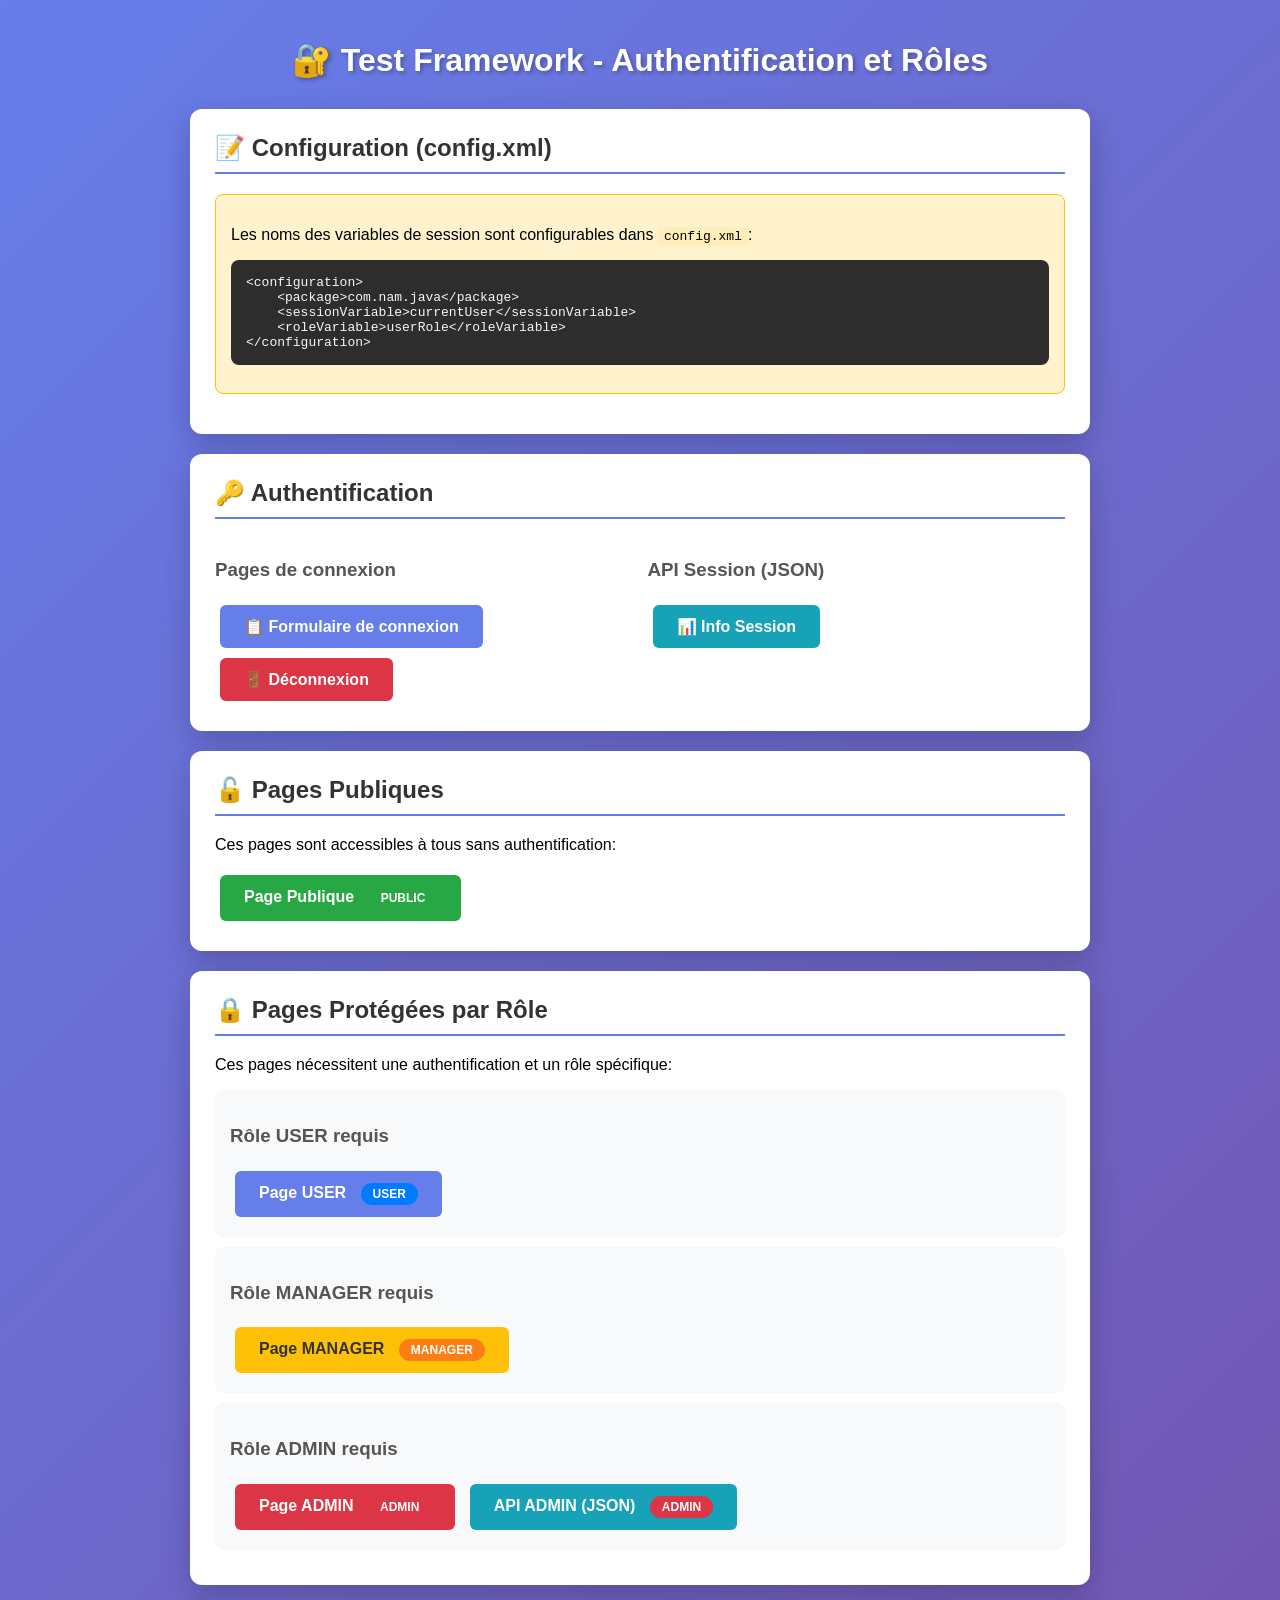
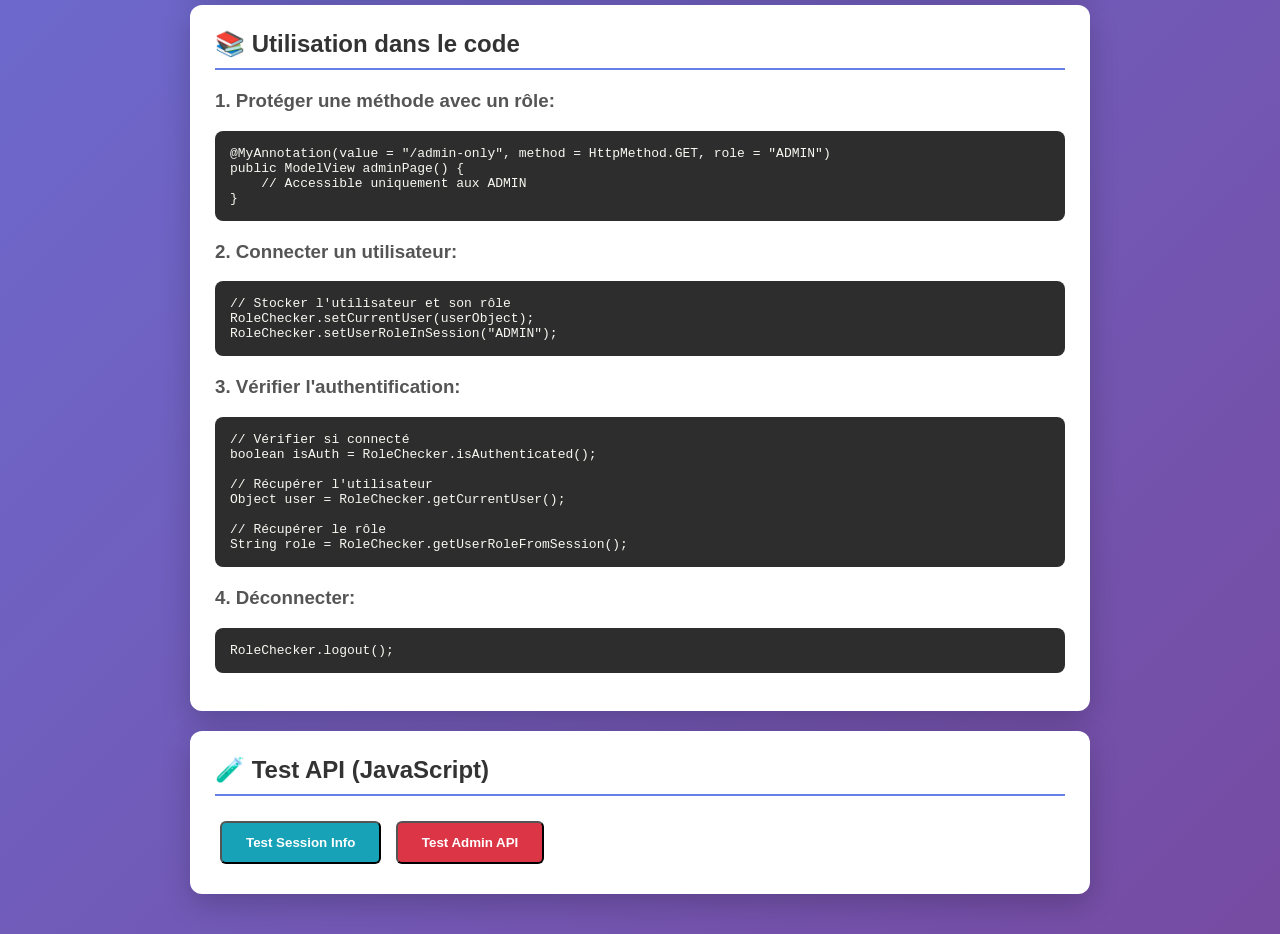
==== framework-test/src/main/webapp/test-auth.html @ 81b7e8b9 "initilialisation" ====
<!DOCTYPE html>
<html lang="fr">
<head>
    <meta charset="UTF-8">
    <meta name="viewport" content="width=device-width, initial-scale=1.0">
    <title>Test Framework - Authentification et Rôles</title>
    <style>
        * { box-sizing: border-box; }
        body { font-family: 'Segoe UI', Tahoma, Geneva, Verdana, sans-serif; margin: 0; padding: 20px; background: linear-gradient(135deg, #667eea 0%, #764ba2 100%); min-height: 100vh; }
        .container { max-width: 900px; margin: 0 auto; }
        h1 { color: white; text-align: center; margin-bottom: 30px; text-shadow: 2px 2px 4px rgba(0,0,0,0.3); }
        .card { background: white; border-radius: 12px; padding: 25px; margin-bottom: 20px; box-shadow: 0 10px 30px rgba(0,0,0,0.2); }
        .card h2 { margin-top: 0; color: #333; border-bottom: 2px solid #667eea; padding-bottom: 10px; }
        .card h3 { color: #555; margin-top: 20px; }
        .btn { display: inline-block; padding: 12px 24px; margin: 5px; border-radius: 6px; text-decoration: none; font-weight: bold; transition: all 0.3s; }
        .btn-primary { background: #667eea; color: white; }
        .btn-primary:hover { background: #5a6fd6; transform: translateY(-2px); }
        .btn-success { background: #28a745; color: white; }
        .btn-success:hover { background: #218838; transform: translateY(-2px); }
        .btn-warning { background: #ffc107; color: #333; }
        .btn-warning:hover { background: #e0a800; transform: translateY(-2px); }
        .btn-danger { background: #dc3545; color: white; }
        .btn-danger:hover { background: #c82333; transform: translateY(-2px); }
        .btn-info { background: #17a2b8; color: white; }
        .btn-info:hover { background: #138496; transform: translateY(-2px); }
        .api-section { background: #f8f9fa; padding: 15px; border-radius: 8px; margin: 10px 0; }
        .endpoint { font-family: monospace; background: #e9ecef; padding: 8px 12px; border-radius: 4px; display: inline-block; margin: 5px 0; }
        .role-badge { display: inline-block; padding: 4px 12px; border-radius: 20px; font-size: 12px; font-weight: bold; margin-left: 10px; }
        .role-public { background: #28a745; color: white; }
        .role-user { background: #007bff; color: white; }
        .role-admin { background: #dc3545; color: white; }
        .role-manager { background: #fd7e14; color: white; }
        .config-box { background: #fff3cd; border: 1px solid #ffc107; padding: 15px; border-radius: 8px; margin: 15px 0; }
        .config-box code { background: #ffeeba; padding: 2px 6px; border-radius: 3px; }
        #result { margin-top: 20px; padding: 15px; border-radius: 8px; display: none; }
        #result.success { display: block; background: #d4edda; border: 1px solid #c3e6cb; }
        #result.error { display: block; background: #f8d7da; border: 1px solid #f5c6cb; }
        pre { background: #2d2d2d; color: #f8f8f2; padding: 15px; border-radius: 8px; overflow-x: auto; }
        .grid { display: grid; grid-template-columns: repeat(auto-fit, minmax(250px, 1fr)); gap: 15px; }
    </style>
</head>
<body>
    <div class="container">
        <h1>🔐 Test Framework - Authentification et Rôles</h1>

        <div class="card">
            <h2>📝 Configuration (config.xml)</h2>
            <div class="config-box">
                <p>Les noms des variables de session sont configurables dans <code>config.xml</code>:</p>
                <pre>&lt;configuration&gt;
    &lt;package&gt;com.nam.java&lt;/package&gt;
    &lt;sessionVariable&gt;currentUser&lt;/sessionVariable&gt;
    &lt;roleVariable&gt;userRole&lt;/roleVariable&gt;
&lt;/configuration&gt;</pre>
            </div>
        </div>

        <div class="card">
            <h2>🔑 Authentification</h2>
            <div class="grid">
                <div>
                    <h3>Pages de connexion</h3>
                    <a href="auth/login" class="btn btn-primary">📋 Formulaire de connexion</a>
                    <a href="auth/logout" class="btn btn-danger">🚪 Déconnexion</a>
                </div>
                <div>
                    <h3>API Session (JSON)</h3>
                    <a href="auth/session-info" class="btn btn-info">📊 Info Session</a>
                </div>
            </div>
        </div>

        <div class="card">
            <h2>🔓 Pages Publiques</h2>
            <p>Ces pages sont accessibles à tous sans authentification:</p>
            <a href="auth/public" class="btn btn-success">Page Publique <span class="role-badge role-public">PUBLIC</span></a>
        </div>

        <div class="card">
            <h2>🔒 Pages Protégées par Rôle</h2>
            <p>Ces pages nécessitent une authentification et un rôle spécifique:</p>
            
            <div class="api-section">
                <h3>Rôle USER requis</h3>
                <a href="auth/user-only" class="btn btn-primary">Page USER <span class="role-badge role-user">USER</span></a>
            </div>
            
            <div class="api-section">
                <h3>Rôle MANAGER requis</h3>
                <a href="auth/manager-only" class="btn btn-warning">Page MANAGER <span class="role-badge role-manager">MANAGER</span></a>
            </div>
            
            <div class="api-section">
                <h3>Rôle ADMIN requis</h3>
                <a href="auth/admin-only" class="btn btn-danger">Page ADMIN <span class="role-badge role-admin">ADMIN</span></a>
                <a href="auth/admin-api" class="btn btn-info">API ADMIN (JSON) <span class="role-badge role-admin">ADMIN</span></a>
            </div>
        </div>

        <div class="card">
            <h2>📚 Utilisation dans le code</h2>
            <h3>1. Protéger une méthode avec un rôle:</h3>
            <pre>@MyAnnotation(value = "/admin-only", method = HttpMethod.GET, role = "ADMIN")
public ModelView adminPage() {
    // Accessible uniquement aux ADMIN
}</pre>
            
            <h3>2. Connecter un utilisateur:</h3>
            <pre>// Stocker l'utilisateur et son rôle
RoleChecker.setCurrentUser(userObject);
RoleChecker.setUserRoleInSession("ADMIN");</pre>
            
            <h3>3. Vérifier l'authentification:</h3>
            <pre>// Vérifier si connecté
boolean isAuth = RoleChecker.isAuthenticated();

// Récupérer l'utilisateur
Object user = RoleChecker.getCurrentUser();

// Récupérer le rôle
String role = RoleChecker.getUserRoleFromSession();</pre>
            
            <h3>4. Déconnecter:</h3>
            <pre>RoleChecker.logout();</pre>
        </div>

        <div class="card">
            <h2>🧪 Test API (JavaScript)</h2>
            <div class="grid">
                <div>
                    <button onclick="testEndpoint('auth/session-info')" class="btn btn-info">Test Session Info</button>
                    <button onclick="testEndpoint('auth/admin-api')" class="btn btn-danger">Test Admin API</button>
                </div>
            </div>
            <div id="result"></div>
        </div>
    </div>

    <script>
        async function testEndpoint(url) {
            const resultDiv = document.getElementById('result');
            try {
                const response = await fetch(url);
                const data = await response.json();
                resultDiv.className = response.ok ? 'success' : 'error';
                resultDiv.innerHTML = '<strong>Status:</strong> ' + response.status + 
                    '<pre>' + JSON.stringify(data, null, 2) + '</pre>';
            } catch (e) {
                resultDiv.className = 'error';
                resultDiv.innerHTML = '<strong>Erreur:</strong> ' + e.message;
            }
        }
    </script>
</body>
</html>
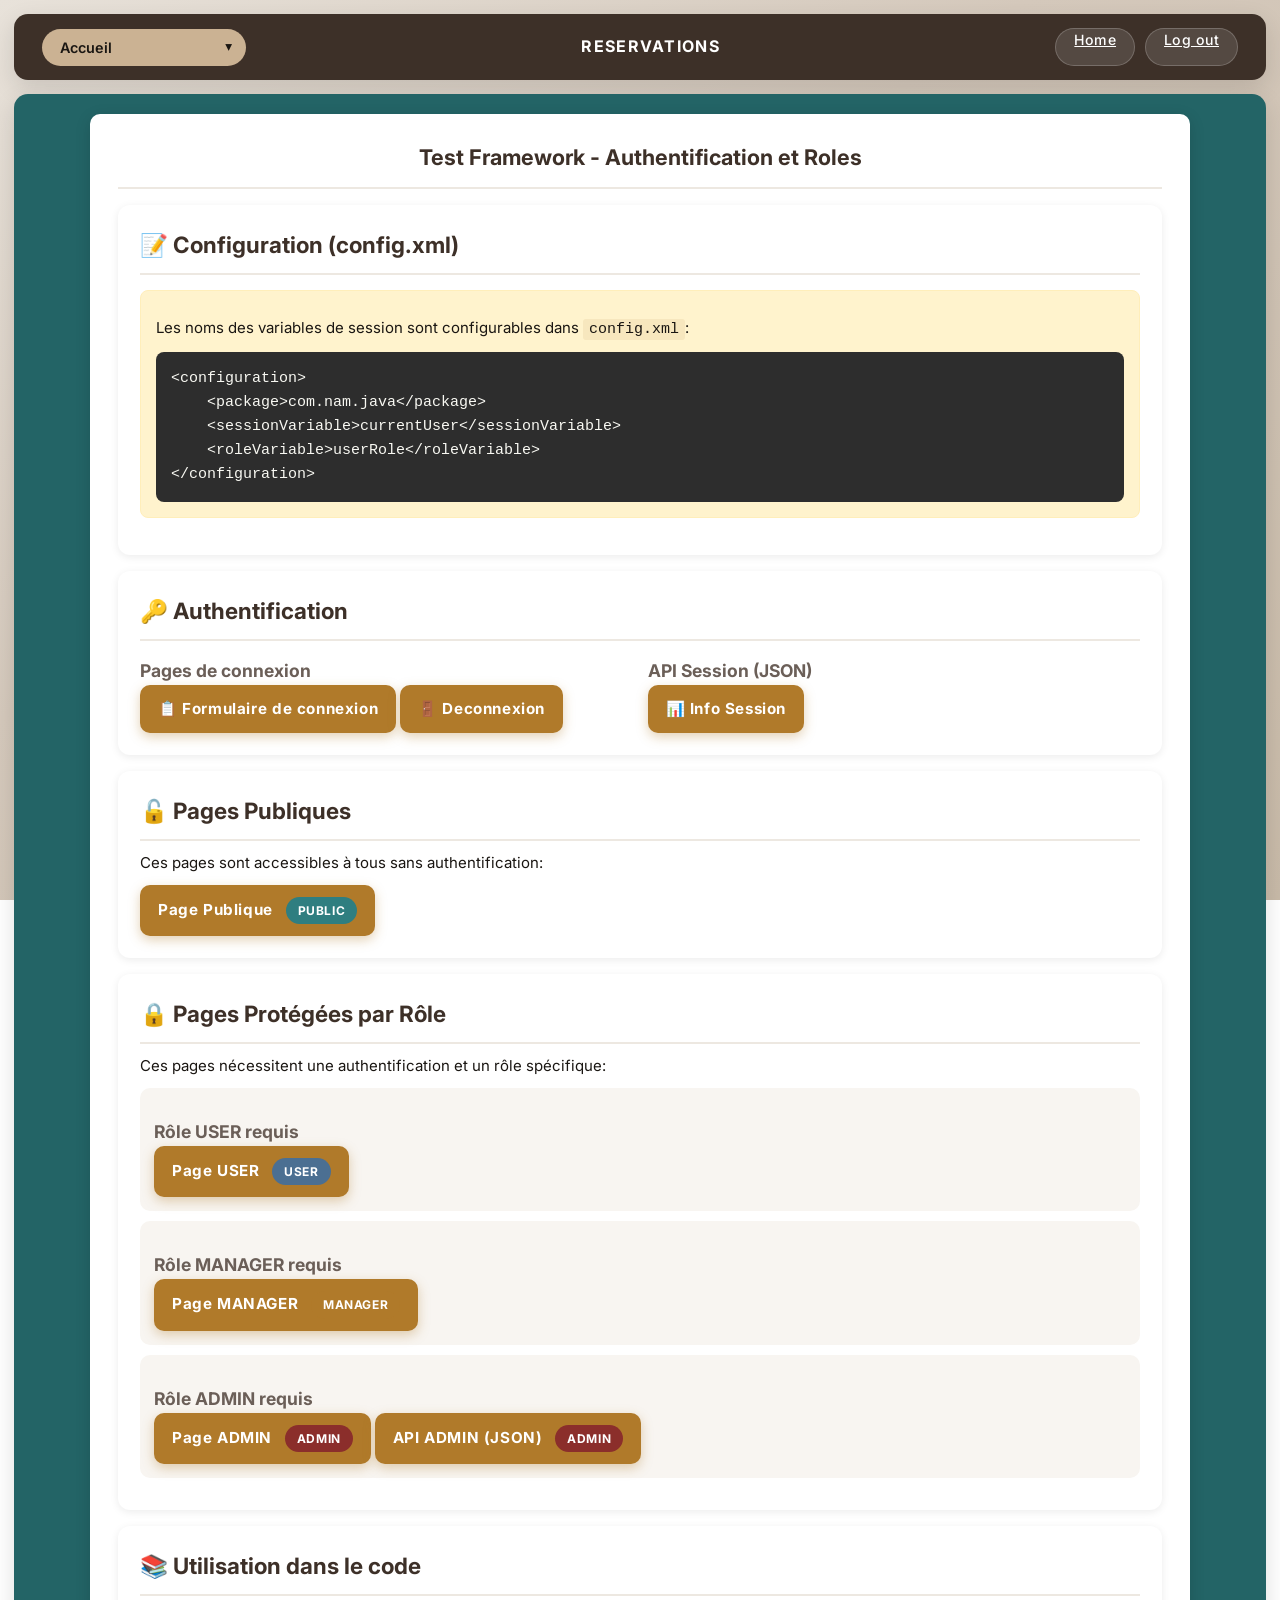
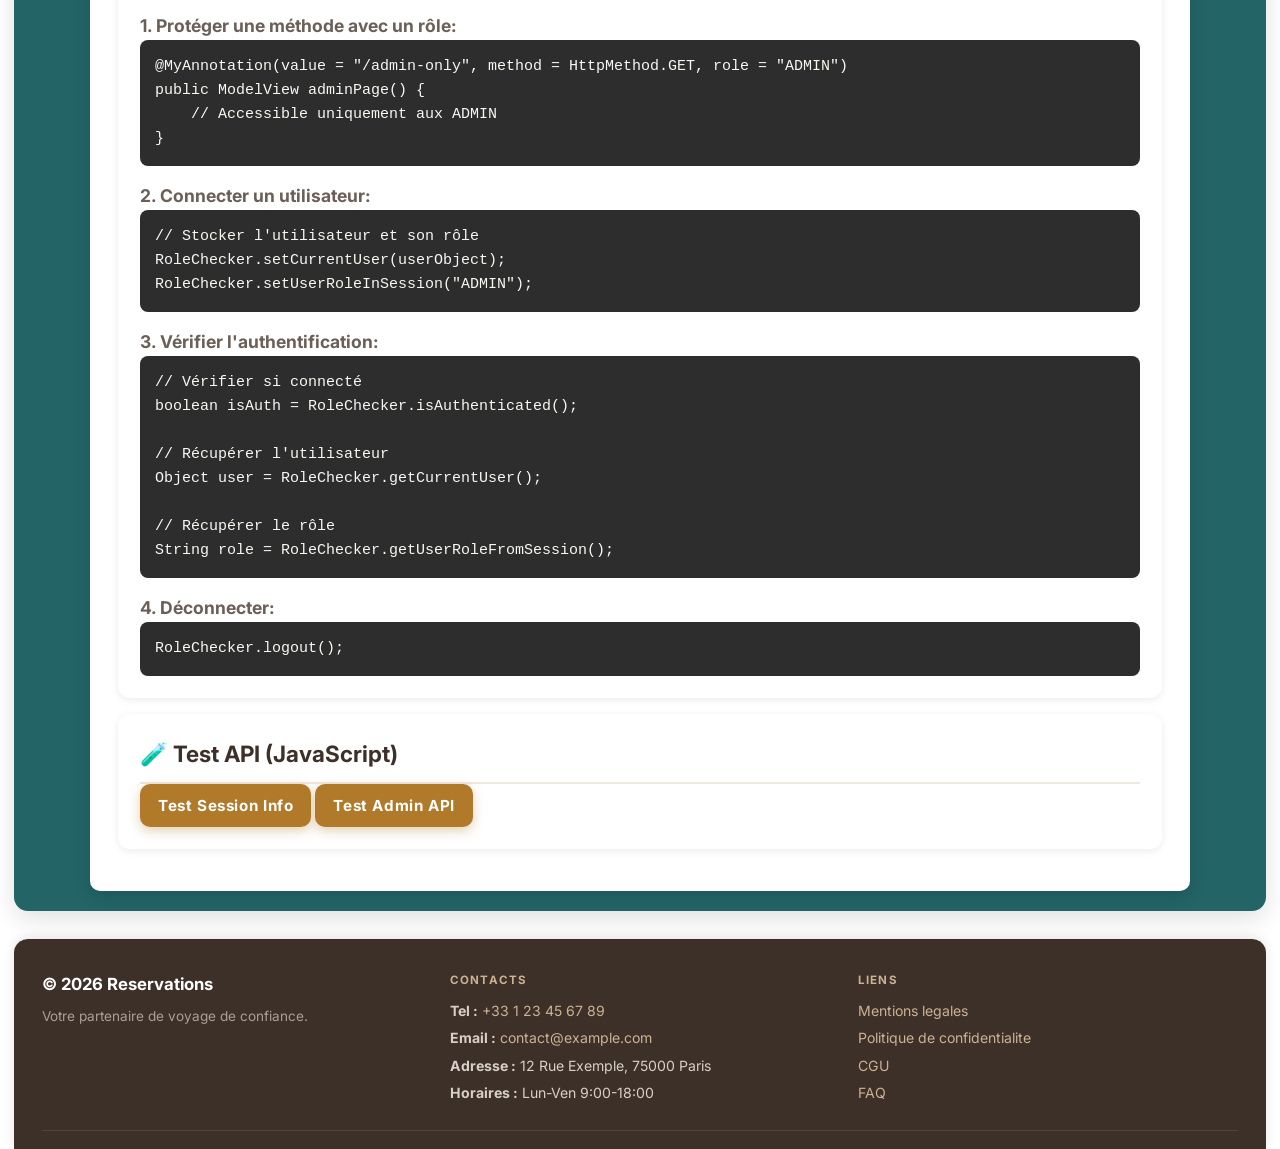
==== commit a7f2e263: "Merge pull request #15 from Nam-binina/staging-sprint-4-assignation Staging sprint 4 assignation" ====
--- a/framework-test/src/main/webapp/test-auth.html
+++ b/framework-test/src/main/webapp/test-auth.html
@@ -5,43 +5,394 @@
     <meta name="viewport" content="width=device-width, initial-scale=1.0">
     <title>Test Framework - Authentification et Rôles</title>
     <style>
-        * { box-sizing: border-box; }
-        body { font-family: 'Segoe UI', Tahoma, Geneva, Verdana, sans-serif; margin: 0; padding: 20px; background: linear-gradient(135deg, #667eea 0%, #764ba2 100%); min-height: 100vh; }
-        .container { max-width: 900px; margin: 0 auto; }
-        h1 { color: white; text-align: center; margin-bottom: 30px; text-shadow: 2px 2px 4px rgba(0,0,0,0.3); }
-        .card { background: white; border-radius: 12px; padding: 25px; margin-bottom: 20px; box-shadow: 0 10px 30px rgba(0,0,0,0.2); }
-        .card h2 { margin-top: 0; color: #333; border-bottom: 2px solid #667eea; padding-bottom: 10px; }
-        .card h3 { color: #555; margin-top: 20px; }
-        .btn { display: inline-block; padding: 12px 24px; margin: 5px; border-radius: 6px; text-decoration: none; font-weight: bold; transition: all 0.3s; }
-        .btn-primary { background: #667eea; color: white; }
-        .btn-primary:hover { background: #5a6fd6; transform: translateY(-2px); }
-        .btn-success { background: #28a745; color: white; }
-        .btn-success:hover { background: #218838; transform: translateY(-2px); }
-        .btn-warning { background: #ffc107; color: #333; }
-        .btn-warning:hover { background: #e0a800; transform: translateY(-2px); }
-        .btn-danger { background: #dc3545; color: white; }
-        .btn-danger:hover { background: #c82333; transform: translateY(-2px); }
-        .btn-info { background: #17a2b8; color: white; }
-        .btn-info:hover { background: #138496; transform: translateY(-2px); }
-        .api-section { background: #f8f9fa; padding: 15px; border-radius: 8px; margin: 10px 0; }
-        .endpoint { font-family: monospace; background: #e9ecef; padding: 8px 12px; border-radius: 4px; display: inline-block; margin: 5px 0; }
-        .role-badge { display: inline-block; padding: 4px 12px; border-radius: 20px; font-size: 12px; font-weight: bold; margin-left: 10px; }
-        .role-public { background: #28a745; color: white; }
-        .role-user { background: #007bff; color: white; }
-        .role-admin { background: #dc3545; color: white; }
-        .role-manager { background: #fd7e14; color: white; }
-        .config-box { background: #fff3cd; border: 1px solid #ffc107; padding: 15px; border-radius: 8px; margin: 15px 0; }
-        .config-box code { background: #ffeeba; padding: 2px 6px; border-radius: 3px; }
-        #result { margin-top: 20px; padding: 15px; border-radius: 8px; display: none; }
-        #result.success { display: block; background: #d4edda; border: 1px solid #c3e6cb; }
-        #result.error { display: block; background: #f8d7da; border: 1px solid #f5c6cb; }
-        pre { background: #2d2d2d; color: #f8f8f2; padding: 15px; border-radius: 8px; overflow-x: auto; }
-        .grid { display: grid; grid-template-columns: repeat(auto-fit, minmax(250px, 1fr)); gap: 15px; }
-    </style>
+@import url('https://fonts.googleapis.com/css2?family=Inter:wght@400;500;600;700&display=swap');
+
+:root{
+  --tan: #cbb293;
+  --tan-dark: #a8916c;
+  --brown: #3d3028;
+  --teal: #236466;
+  --teal-lt: #2f7e80;
+  --light: #eaf6f7;
+  --gold: #b07a2a;
+  --gold-lt: #c98e38;
+  --bg: #ede8e1;
+  --bg-grad: linear-gradient(145deg, #e8e2da 0%, #d5c9bc 40%, #c8baa8 100%);
+  --card-bg: #ffffff;
+  --text: #1a1612;
+  --muted: #6b5f58;
+  --radius: 14px;
+  --shadow-sm: 0 2px 8px rgba(0,0,0,.08);
+  --shadow-md: 0 8px 24px rgba(0,0,0,.12);
+}
+
+*, *::before, *::after{box-sizing:border-box; margin:0; padding:0}
+html{scroll-behavior:smooth}
+html, body{height:100%}
+body{
+  font-family:'Inter', system-ui, -apple-system, "Segoe UI", sans-serif;
+  font-size:15px; line-height:1.6;
+  background:var(--bg-grad);
+  background-attachment:fixed;
+  color:var(--text);
+  min-height:100vh; display:flex; flex-direction:column;
+  -webkit-font-smoothing:antialiased;
+}
+
+/* Header */
+.site-header{
+  display:flex; align-items:center; justify-content:space-between;
+  background:var(--brown); color:#fff;
+  padding:14px 28px; border-radius:var(--radius);
+  margin:14px 14px 0;
+  box-shadow:var(--shadow-md);
+}
+.site-header .left,
+.site-header .center,
+.site-header .right{display:flex; align-items:center; gap:10px}
+.site-header .center{flex:1; justify-content:center}
+
+.select-wrap{position:relative; display:inline-flex; align-items:center}
+.select-wrap::after{
+  content:'\25BE'; position:absolute; right:14px;
+  pointer-events:none; color:var(--text); font-size:.85rem;
+}
+.select-wrap select{
+  -webkit-appearance:none; appearance:none;
+  border:0; background:var(--tan);
+  padding:10px 38px 10px 18px; border-radius:22px;
+  font-family:inherit; font-size:.9rem; font-weight:600;
+  color:var(--text); cursor:pointer; transition:background .2s;
+}
+.select-wrap select:hover{background:var(--tan-dark)}
+.select-wrap select:focus{outline:2px solid var(--gold); outline-offset:2px}
+
+.logo-text{
+  font-weight:700; letter-spacing:.08em; text-transform:uppercase;
+  font-size:1rem; color:#fff;
+}
+
+.logo{height:38px; object-fit:contain; filter:brightness(0) invert(1)}
+
+.pill{
+  background:rgba(255,255,255,.12); border:1px solid rgba(255,255,255,.2);
+  color:#fff; padding:9px 22px; border-radius:22px;
+  font-family:inherit; font-size:.88rem; font-weight:500;
+  cursor:pointer; transition:background .2s, transform .1s; letter-spacing:.03em;
+}
+.pill:hover{background:rgba(255,255,255,.24); transform:translateY(-1px)}
+.pill.small{height:38px; padding:0 18px}
+
+.hamburger{
+  display:none; flex-direction:column; justify-content:center; gap:5px;
+  background:transparent; border:0; cursor:pointer; padding:6px; order:4;
+}
+.hamburger span{
+  display:block; width:24px; height:2px;
+  background:#fff; border-radius:2px; transition:transform .25s, opacity .25s;
+}
+.hamburger[aria-expanded="true"] span:nth-child(1){transform:translateY(7px) rotate(45deg)}
+.hamburger[aria-expanded="true"] span:nth-child(2){opacity:0}
+.hamburger[aria-expanded="true"] span:nth-child(3){transform:translateY(-7px) rotate(-45deg)}
+
+/* Home hero (component layout) */
+.hero{
+  display:flex; gap:20px; align-items:stretch;
+  padding:20px; margin:14px;
+  border-radius:var(--radius); background:var(--teal);
+  height:60vh; min-height:380px;
+  box-shadow:var(--shadow-md);
+}
+.left-card{
+  flex:0 0 calc(50% - 10px); max-width:calc(50% - 10px);
+  border-radius:10px; overflow:hidden;
+  box-shadow:0 4px 16px rgba(0,0,0,.18);
+}
+.vehicle-img{width:100%; height:100%; object-fit:cover; display:block; transition:transform .4s ease}
+.left-card:hover .vehicle-img{transform:scale(1.03)}
+.reservation-panel{
+  flex:0 0 calc(50% - 10px); max-width:calc(50% - 10px);
+  background:var(--card-bg); border-radius:10px;
+  padding:24px 26px; display:flex; flex-direction:column; gap:12px;
+  overflow:auto; box-shadow:0 4px 16px rgba(0,0,0,.14);
+}
+.reservation-panel h2{
+  font-size:1.25rem; font-weight:700; color:var(--brown);
+  text-align:center; padding-bottom:10px;
+  border-bottom:2px solid var(--bg);
+}
+.home-text p{margin:8px 0; color:var(--text)}
+.home-text ul{list-style:none; margin:6px 0 0; padding:0; display:flex; flex-direction:column; gap:8px}
+.home-text li{background:#f6f2ee; border:1px solid #e3e1dd; padding:10px 12px; border-radius:8px}
+
+/* Main content (hero replacement) */
+.page-main{
+  display:flex; align-items:stretch; justify-content:center;
+  padding:20px; margin:14px;
+  border-radius:var(--radius); background:var(--teal);
+  box-shadow:var(--shadow-md);
+}
+.content-card{
+  width:100%; max-width:1100px;
+  background:var(--card-bg); border-radius:10px;
+  padding:26px 28px; box-shadow:0 4px 16px rgba(0,0,0,.14);
+}
+
+.page-title{
+  font-size:1.35rem; font-weight:700; color:var(--brown);
+  text-align:center; padding-bottom:12px; margin-bottom:16px;
+  border-bottom:2px solid var(--bg);
+}
+
+.content-card p{margin:10px 0}
+
+/* Forms */
+.content-card label{
+  font-size:.78rem; font-weight:600; color:var(--muted);
+  text-transform:uppercase; letter-spacing:.06em;
+  margin-bottom:6px; display:block;
+}
+.content-card input,
+.content-card select,
+.content-card textarea{
+  width:100%; border:1.5px solid #ddd; border-radius:8px;
+  padding:10px 14px; font-family:inherit; font-size:.95rem;
+  color:var(--text); background:#fafaf9; transition:border-color .2s, box-shadow .2s;
+}
+.content-card input:focus,
+.content-card select:focus,
+.content-card textarea:focus{outline:none; border-color:var(--teal); box-shadow:0 0 0 3px rgba(35,100,102,.12)}
+
+.form-row{display:flex; flex-direction:column; gap:8px; margin:12px 0}
+
+/* Buttons */
+.content-card button,
+.content-card .btn{
+  background:var(--gold); color:#fff;
+  border:0; border-radius:10px; padding:12px 18px;
+  font-family:inherit; font-size:.95rem; font-weight:700;
+  letter-spacing:.04em; cursor:pointer; text-decoration:none; display:inline-block;
+  transition:background .2s, transform .1s, box-shadow .2s;
+  box-shadow:0 4px 12px rgba(176,122,42,.35);
+}
+.content-card button:hover,
+.content-card .btn:hover{background:var(--gold-lt); transform:translateY(-2px); box-shadow:0 6px 16px rgba(176,122,42,.45)}
+.content-card button:active,
+.content-card .btn:active{transform:translateY(0)}
+
+.content-card .btn-ghost{
+  background:transparent; color:var(--brown);
+  border:1px solid var(--tan-dark); box-shadow:none;
+}
+.content-card .btn-ghost:hover{background:rgba(203,178,147,.2)}
+
+.page-links{margin-top:18px; display:flex; flex-wrap:wrap; gap:12px; justify-content:center}
+.page-links a{color:var(--brown); text-decoration:none; font-weight:600}
+.page-links a:hover{color:var(--gold)}
+
+.content-card .container{max-width:980px; margin:0 auto}
+.content-card .links{margin-top:18px; text-align:center}
+.content-card .links a{color:var(--brown); text-decoration:none; font-weight:600; margin:0 10px}
+.content-card .links a:hover{color:var(--gold)}
+.content-card .form-group{margin:14px 0}
+
+.content-card .error{background:#f8d7da; color:#721c24; border:1px solid #f5c6cb; padding:12px; border-radius:8px; margin-bottom:12px}
+.content-card .success{background:#d4edda; color:#155724; border:1px solid #c3e6cb; padding:12px; border-radius:8px; margin-bottom:12px}
+.content-card .message{background:#f0f4ff; color:#334e68; border:1px solid #d0d9ff; padding:12px; border-radius:8px; margin-bottom:12px}
+
+.info-box{background:#fff3cd; border:1px solid #ffeeba; border-radius:8px; padding:15px; margin-bottom:16px}
+.hint{font-size:13px; color:var(--muted); margin-top:6px}
+
+.copy-btn{cursor:pointer; background:#efe9e2; border:1px solid #d7cfc6; border-radius:6px; padding:4px 10px; font-size:12px}
+.copy-btn:hover{background:#e3d8cc}
+.delete-btn{color:#8b2e2b; text-decoration:none; font-weight:600}
+.delete-btn:hover{text-decoration:underline}
+
+.created-token{background:#fff3cd; border:1px solid #ffeeba; border-radius:8px; padding:15px; margin-bottom:16px}
+.created-token .uid{font-family:monospace; font-size:16px; font-weight:700; color:#856404; word-break:break-all}
+.uid-cell{font-family:monospace; font-size:13px; word-break:break-all}
+.empty{text-align:center; color:var(--muted); padding:24px}
+
+.nav{display:flex; flex-direction:column; gap:12px; margin-top:16px}
+.nav a{display:block; padding:14px 18px; background:#f6f2ee; border:1px solid #e3e1dd; border-radius:8px; text-decoration:none; color:var(--text); font-size:15px; transition:transform .15s, background .2s}
+.nav a:hover{background:#efe9e2; transform:translateX(4px)}
+.nav a .icon{margin-right:10px}
+
+.quick-login{margin-top:12px}
+.quick-btn{background:#efe9e2; border:1px solid #d7cfc6; color:var(--text); border-radius:8px; padding:8px 12px; font-weight:600; margin:6px 6px 0 0; cursor:pointer}
+.quick-btn:hover{background:#e3d8cc}
+.quick-btn.admin{background:#8b2e2b; color:#fff; border-color:#8b2e2b}
+.quick-btn.manager{background:#b07a2a; color:#fff; border-color:#b07a2a}
+.quick-btn.user{background:#4b6f92; color:#fff; border-color:#4b6f92}
+.quick-btn.guest{background:#6b5f58; color:#fff; border-color:#6b5f58}
+
+.actions{display:flex; flex-wrap:wrap; gap:12px; margin:16px 0}
+.link{display:inline-block; margin-top:12px; color:var(--brown); text-decoration:none; font-weight:600}
+.link:hover{color:var(--gold)}
+.mode{font-weight:700; color:var(--brown)}
+.btn-auto{background:var(--teal)}
+.btn-auto:hover{background:var(--teal-lt)}
+.btn-manual{background:#4b6f92}
+.btn-manual:hover{background:#5b82a8}
+.btn-danger{background:#8b2e2b}
+.btn-danger:hover{background:#a33a36}
+.secondary{color:var(--muted)}
+.form-section{margin:16px 0}
+.form-container{max-width:820px; margin:0 auto}
+.result-container{max-width:820px; margin:0 auto}
+.field{margin:10px 0}
+
+/* Tables */
+.content-card table{
+  width:100%; border-collapse:collapse; margin:16px 0;
+  font-size:.95rem; background:#fff;
+}
+.content-card th,
+.content-card td{border:1px solid #e3e1dd; padding:10px 12px; text-align:left}
+.content-card th{background:var(--brown); color:#fff; font-weight:600}
+.content-card tr:nth-child(even){background:#f6f2ee}
+
+.badge{display:inline-block; padding:3px 10px; border-radius:12px; font-size:12px; font-weight:700}
+.badge-valid{background:#d4edda; color:#155724}
+.badge-expired{background:#f8d7da; color:#721c24}
+
+.notice{padding:12px; border-radius:8px; margin:12px 0}
+.notice-success{background:#d4edda; color:#155724; border:1px solid #c3e6cb}
+.notice-error{background:#f8d7da; color:#721c24; border:1px solid #f5c6cb}
+.notice-warn{background:#fff3cd; color:#856404; border:1px solid #ffeeba}
+
+/* Utility cards and helpers (test-auth) */
+.card{background:#fff; border-radius:12px; padding:22px; margin:16px 0; box-shadow:var(--shadow-sm)}
+.card h2{margin-top:0; color:var(--brown); border-bottom:2px solid var(--bg); padding-bottom:10px}
+.card h3{color:var(--muted); margin-top:16px}
+.grid{display:grid; grid-template-columns:repeat(auto-fit, minmax(250px, 1fr)); gap:15px}
+.api-section{background:#f8f5f1; padding:14px; border-radius:10px; margin:10px 0}
+.endpoint{font-family:monospace; background:#efe9e2; padding:8px 12px; border-radius:6px; display:inline-block; margin:5px 0}
+.role-badge{display:inline-block; padding:4px 12px; border-radius:20px; font-size:12px; font-weight:700; margin-left:8px}
+.role-public{background:#2f7e80; color:#fff}
+.role-user{background:#4b6f92; color:#fff}
+.role-admin{background:#8b2e2b; color:#fff}
+.role-manager{background:#b07a2a; color:#fff}
+.role-guest{background:#6b5f58; color:#fff}
+.config-box{background:#fff3cd; border:1px solid #ffeeba; padding:15px; border-radius:8px; margin:15px 0}
+.config-box code{background:#f7e7be; padding:2px 6px; border-radius:3px}
+pre{background:#2d2d2d; color:#f8f8f2; padding:15px; border-radius:8px; overflow-x:auto}
+#result{margin-top:20px; padding:15px; border-radius:8px; display:none}
+#result.success{display:block; background:#d4edda; border:1px solid #c3e6cb}
+#result.error{display:block; background:#f8d7da; border:1px solid #f5c6cb}
+
+/* Footer */
+.site-footer{
+  background:var(--brown); color:#d8cfc9;
+  padding:32px 28px 20px;
+  border-radius:var(--radius) var(--radius) 0 0;
+  margin:14px 14px 0;
+  box-shadow:0 -2px 12px rgba(0,0,0,.1);
+}
+.footer-inner{
+  display:grid; grid-template-columns:1fr 1fr 1fr; gap:28px;
+  padding-bottom:20px;
+  border-bottom:1px solid rgba(255,255,255,.1);
+}
+.footer-col h4{
+  font-size:.72rem; font-weight:700; letter-spacing:.1em;
+  text-transform:uppercase; color:var(--tan); margin-bottom:10px;
+}
+.footer-col > div{margin:5px 0; font-size:.88rem}
+.footer-brand{font-size:1.05rem; font-weight:700; color:#fff}
+.footer-tagline{margin-top:8px; font-size:.85rem; opacity:.7; line-height:1.5}
+.site-footer a{color:var(--tan); text-decoration:none; transition:color .2s}
+.site-footer a:hover{color:#fff}
+
+/* Responsive */
+@media (max-width:900px){
+  .site-header{flex-wrap:wrap; padding:12px 16px; margin:10px; gap:10px}
+  .site-header .left{order:2; flex:1 1 auto}
+  .site-header .center{order:1; flex:0 0 100%; justify-content:center; padding-bottom:8px; border-bottom:1px solid rgba(255,255,255,.1)}
+  .site-header .right{
+    order:4; flex:0 0 100%; gap:8px;
+    flex-direction:column; align-items:stretch;
+    max-height:0; overflow:hidden; transition:max-height .3s ease;
+  }
+  .site-header .right.open{max-height:200px}
+  .site-header .right .pill{width:100%; text-align:center; padding:12px 0; display:block}
+  .hamburger{display:flex; order:3}
+  .select-wrap{width:100%}
+  .select-wrap select{width:100%}
+
+  .hero{
+    flex-direction:column; height:auto; min-height:auto;
+    margin:10px; padding:16px; gap:14px;
+  }
+  .left-card{max-width:100%; flex:none; height:260px}
+  .reservation-panel{max-width:100%; flex:none; height:auto}
+  .vehicle-img{height:260px}
+
+  .page-main{margin:10px; padding:16px}
+  .content-card{padding:20px}
+
+  .footer-inner{grid-template-columns:1fr 1fr; gap:20px}
+}
+
+@media (max-width:600px){
+  .site-header{margin:8px; padding:10px 14px; border-radius:10px}
+  .hero{margin:8px; padding:12px; gap:12px; border-radius:10px}
+  .left-card{height:220px; border-radius:8px}
+  .vehicle-img{height:220px}
+  .reservation-panel{padding:18px 16px; border-radius:8px}
+  .reservation-panel h2{font-size:1.1rem}
+  .page-main{margin:8px; padding:12px; border-radius:10px}
+  .content-card{padding:18px 16px; border-radius:8px}
+  .page-title{font-size:1.15rem}
+  .content-card input,
+  .content-card select,
+  .content-card textarea{padding:12px 14px; font-size:1rem}
+
+  .site-footer{margin:8px 8px 0; padding:24px 16px 16px; border-radius:10px 10px 0 0}
+  .footer-inner{grid-template-columns:1fr; gap:20px}
+}
+
+@media (max-width:400px){
+  body{ font-size:14px }
+  .site-header{ margin:6px; padding:10px 12px }
+  .hero{margin:6px; padding:10px}
+  .left-card{height:190px}
+  .vehicle-img{height:190px}
+  .reservation-panel{padding:14px 12px}
+  .page-main{ margin:6px; padding:10px }
+}
+
+</style>
 </head>
 <body>
-    <div class="container">
-        <h1>🔐 Test Framework - Authentification et Rôles</h1>
+    <header class="site-header">
+        <div class="left">
+            <label class="select-wrap">
+                <select id="section-select" aria-label="Section">
+                  <option value="/" data-match="/">Accueil</option>
+                  <option value="/backoffice" data-match="/backoffice">Backoffice</option>
+                  <option value="/reservation/list" data-match="/reservation">Réservations</option>
+                  <option value="/reservation/form" data-match="/reservation/form">Nouvelle réservation</option>
+                  <option value="/assignation/page" data-match="/assignation">Assignations</option>
+                  <option value="/token/list" data-match="/token">Tokens</option>
+                  <option value="/token/form" data-match="/token/form">Créer un token</option>
+                  <option value="/test-auth.html" data-match="/test-auth.html">Tests auth</option>
+                </select>
+            </label>
+        </div>
+        <div class="center"><span class="logo-text">Reservations</span></div>
+        <button class="hamburger" id="hamburger" aria-label="Menu" aria-expanded="false">
+            <span></span><span></span><span></span>
+        </button>
+        <div class="right" id="navRight">
+            <a class="pill small" href="/backoffice">Home</a>
+            <a class="pill small" href="/auth/logout">Log out</a>
+        </div>
+    </header>
+
+    <main class="page-main">
+        <section class="content-card">
+            <h1 class="page-title">Test Framework - Authentification et Roles</h1>
 
         <div class="card">
             <h2>📝 Configuration (config.xml)</h2>
@@ -60,12 +411,12 @@
             <div class="grid">
                 <div>
                     <h3>Pages de connexion</h3>
-                    <a href="auth/login" class="btn btn-primary">📋 Formulaire de connexion</a>
-                    <a href="auth/logout" class="btn btn-danger">🚪 Déconnexion</a>
+                    <a href="auth/login" class="btn">📋 Formulaire de connexion</a>
+                    <a href="auth/logout" class="btn">🚪 Deconnexion</a>
                 </div>
                 <div>
                     <h3>API Session (JSON)</h3>
-                    <a href="auth/session-info" class="btn btn-info">📊 Info Session</a>
+                    <a href="auth/session-info" class="btn">📊 Info Session</a>
                 </div>
             </div>
         </div>
@@ -73,7 +424,7 @@
         <div class="card">
             <h2>🔓 Pages Publiques</h2>
             <p>Ces pages sont accessibles à tous sans authentification:</p>
-            <a href="auth/public" class="btn btn-success">Page Publique <span class="role-badge role-public">PUBLIC</span></a>
+            <a href="auth/public" class="btn">Page Publique <span class="role-badge role-public">PUBLIC</span></a>
         </div>
 
         <div class="card">
@@ -82,18 +433,18 @@
             
             <div class="api-section">
                 <h3>Rôle USER requis</h3>
-                <a href="auth/user-only" class="btn btn-primary">Page USER <span class="role-badge role-user">USER</span></a>
+                <a href="auth/user-only" class="btn">Page USER <span class="role-badge role-user">USER</span></a>
             </div>
             
             <div class="api-section">
                 <h3>Rôle MANAGER requis</h3>
-                <a href="auth/manager-only" class="btn btn-warning">Page MANAGER <span class="role-badge role-manager">MANAGER</span></a>
+                <a href="auth/manager-only" class="btn">Page MANAGER <span class="role-badge role-manager">MANAGER</span></a>
             </div>
             
             <div class="api-section">
                 <h3>Rôle ADMIN requis</h3>
-                <a href="auth/admin-only" class="btn btn-danger">Page ADMIN <span class="role-badge role-admin">ADMIN</span></a>
-                <a href="auth/admin-api" class="btn btn-info">API ADMIN (JSON) <span class="role-badge role-admin">ADMIN</span></a>
+                <a href="auth/admin-only" class="btn">Page ADMIN <span class="role-badge role-admin">ADMIN</span></a>
+                <a href="auth/admin-api" class="btn">API ADMIN (JSON) <span class="role-badge role-admin">ADMIN</span></a>
             </div>
         </div>
 
@@ -128,13 +479,37 @@
             <h2>🧪 Test API (JavaScript)</h2>
             <div class="grid">
                 <div>
-                    <button onclick="testEndpoint('auth/session-info')" class="btn btn-info">Test Session Info</button>
-                    <button onclick="testEndpoint('auth/admin-api')" class="btn btn-danger">Test Admin API</button>
+                    <button onclick="testEndpoint('auth/session-info')" class="btn">Test Session Info</button>
+                    <button onclick="testEndpoint('auth/admin-api')" class="btn">Test Admin API</button>
                 </div>
             </div>
             <div id="result"></div>
         </div>
-    </div>
+        </section>
+    </main>
+
+    <footer class="site-footer">
+        <div class="footer-inner">
+            <div class="footer-col">
+                <span class="footer-brand">© 2026 Reservations</span>
+                <p class="footer-tagline">Votre partenaire de voyage de confiance.</p>
+            </div>
+            <div class="footer-col">
+                <h4>Contacts</h4>
+                <div><strong>Tel :</strong> <a href="tel:+33123456789">+33 1 23 45 67 89</a></div>
+                <div><strong>Email :</strong> <a href="mailto:contact@example.com">contact@example.com</a></div>
+                <div><strong>Adresse :</strong> 12 Rue Exemple, 75000 Paris</div>
+                <div><strong>Horaires :</strong> Lun-Ven 9:00-18:00</div>
+            </div>
+            <div class="footer-col">
+                <h4>Liens</h4>
+                <div><a href="#">Mentions legales</a></div>
+                <div><a href="#">Politique de confidentialite</a></div>
+                <div><a href="#">CGU</a></div>
+                <div><a href="#">FAQ</a></div>
+            </div>
+        </div>
+    </footer>
 
     <script>
         async function testEndpoint(url) {
@@ -151,5 +526,35 @@
             }
         }
     </script>
+
+    <script>
+        const hamburger = document.getElementById('hamburger');
+        const navRight = document.getElementById('navRight');
+        const sectionSelect = document.getElementById('section-select');
+        if (hamburger && navRight) {
+          hamburger.addEventListener('click', () => {
+            const open = navRight.classList.toggle('open');
+            hamburger.setAttribute('aria-expanded', open);
+          });
+        }
+        if (sectionSelect) {
+          sectionSelect.addEventListener('change', (event) => {
+            const value = event.target.value;
+            if (value) {
+              window.location.href = value;
+            }
+          });
+
+          const currentPath = window.location.pathname;
+          const options = Array.from(sectionSelect.options);
+          const match = options.find((opt) => {
+            const matchPath = opt.getAttribute('data-match');
+            return matchPath && currentPath.startsWith(matchPath) && matchPath !== '/';
+          }) || options.find((opt) => opt.getAttribute('data-match') === '/');
+          if (match) {
+            sectionSelect.value = match.value;
+          }
+        }
+    </script>
 </body>
 </html>
